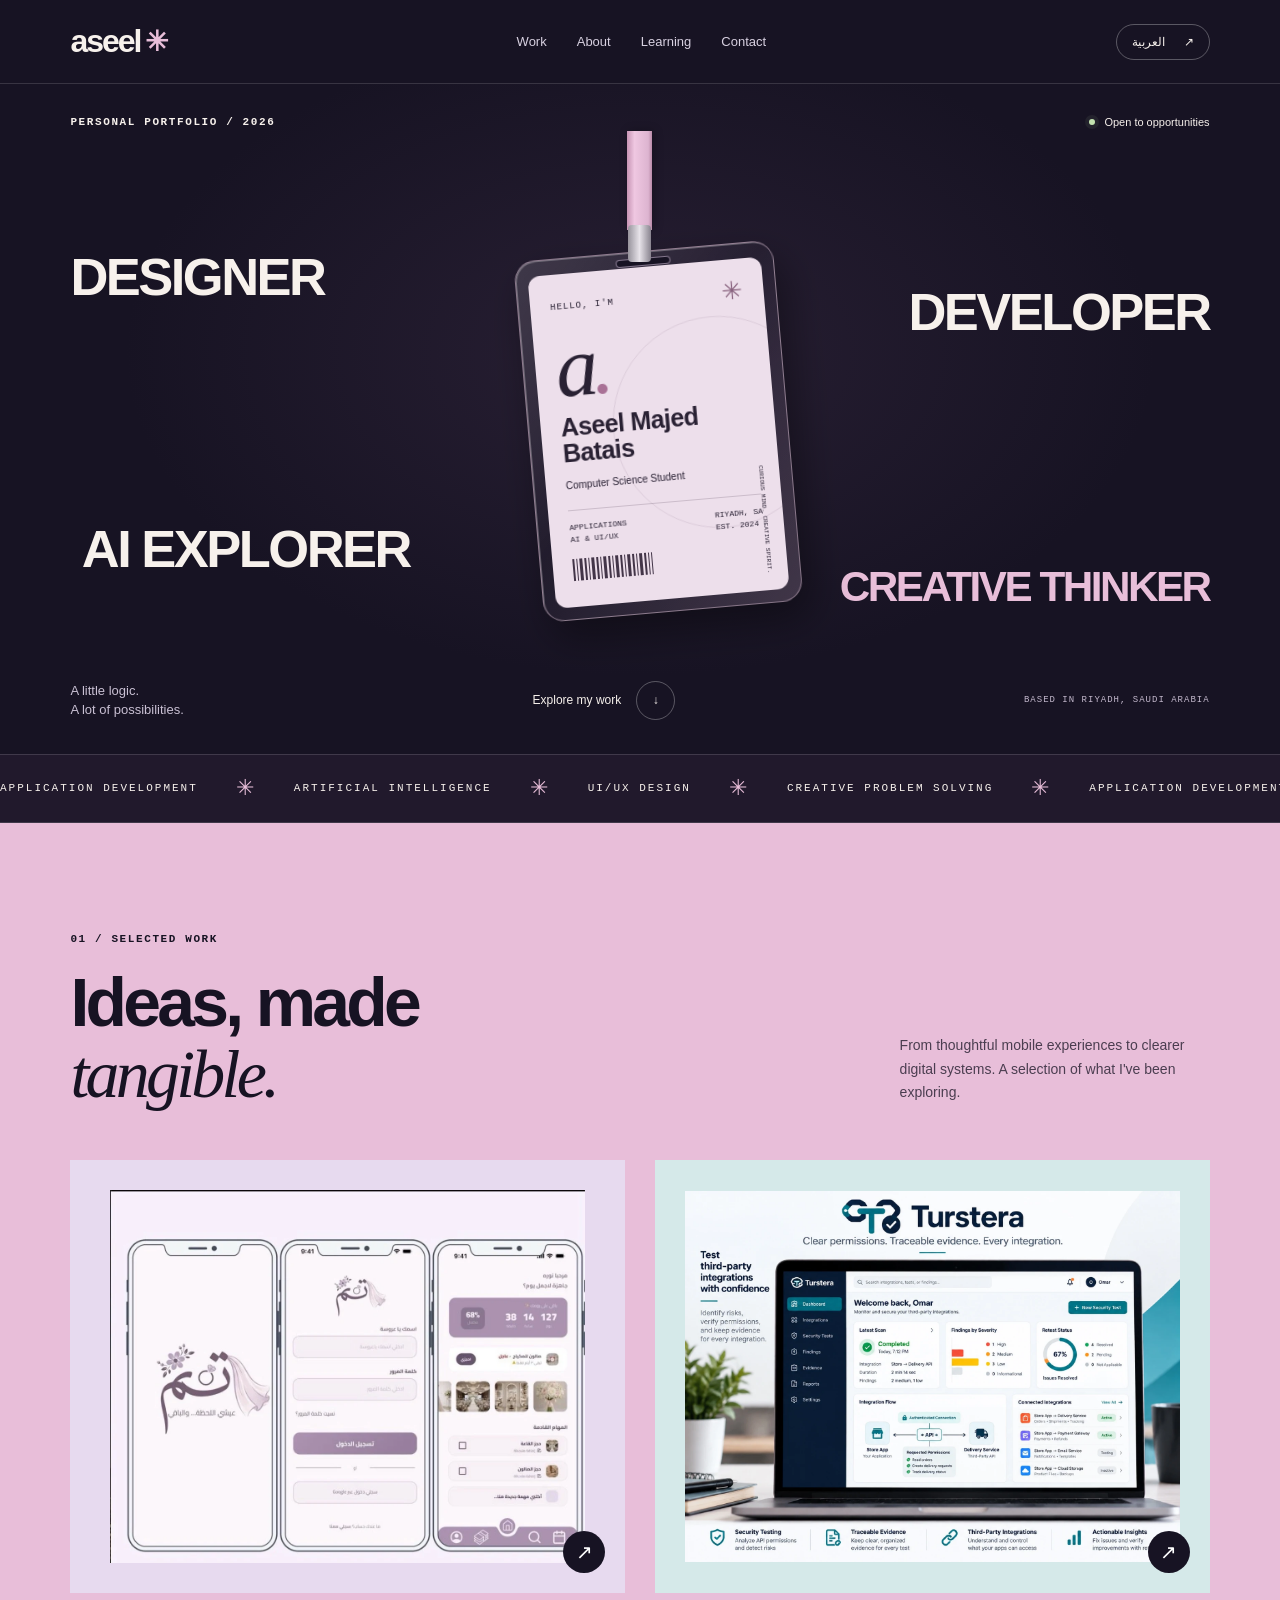
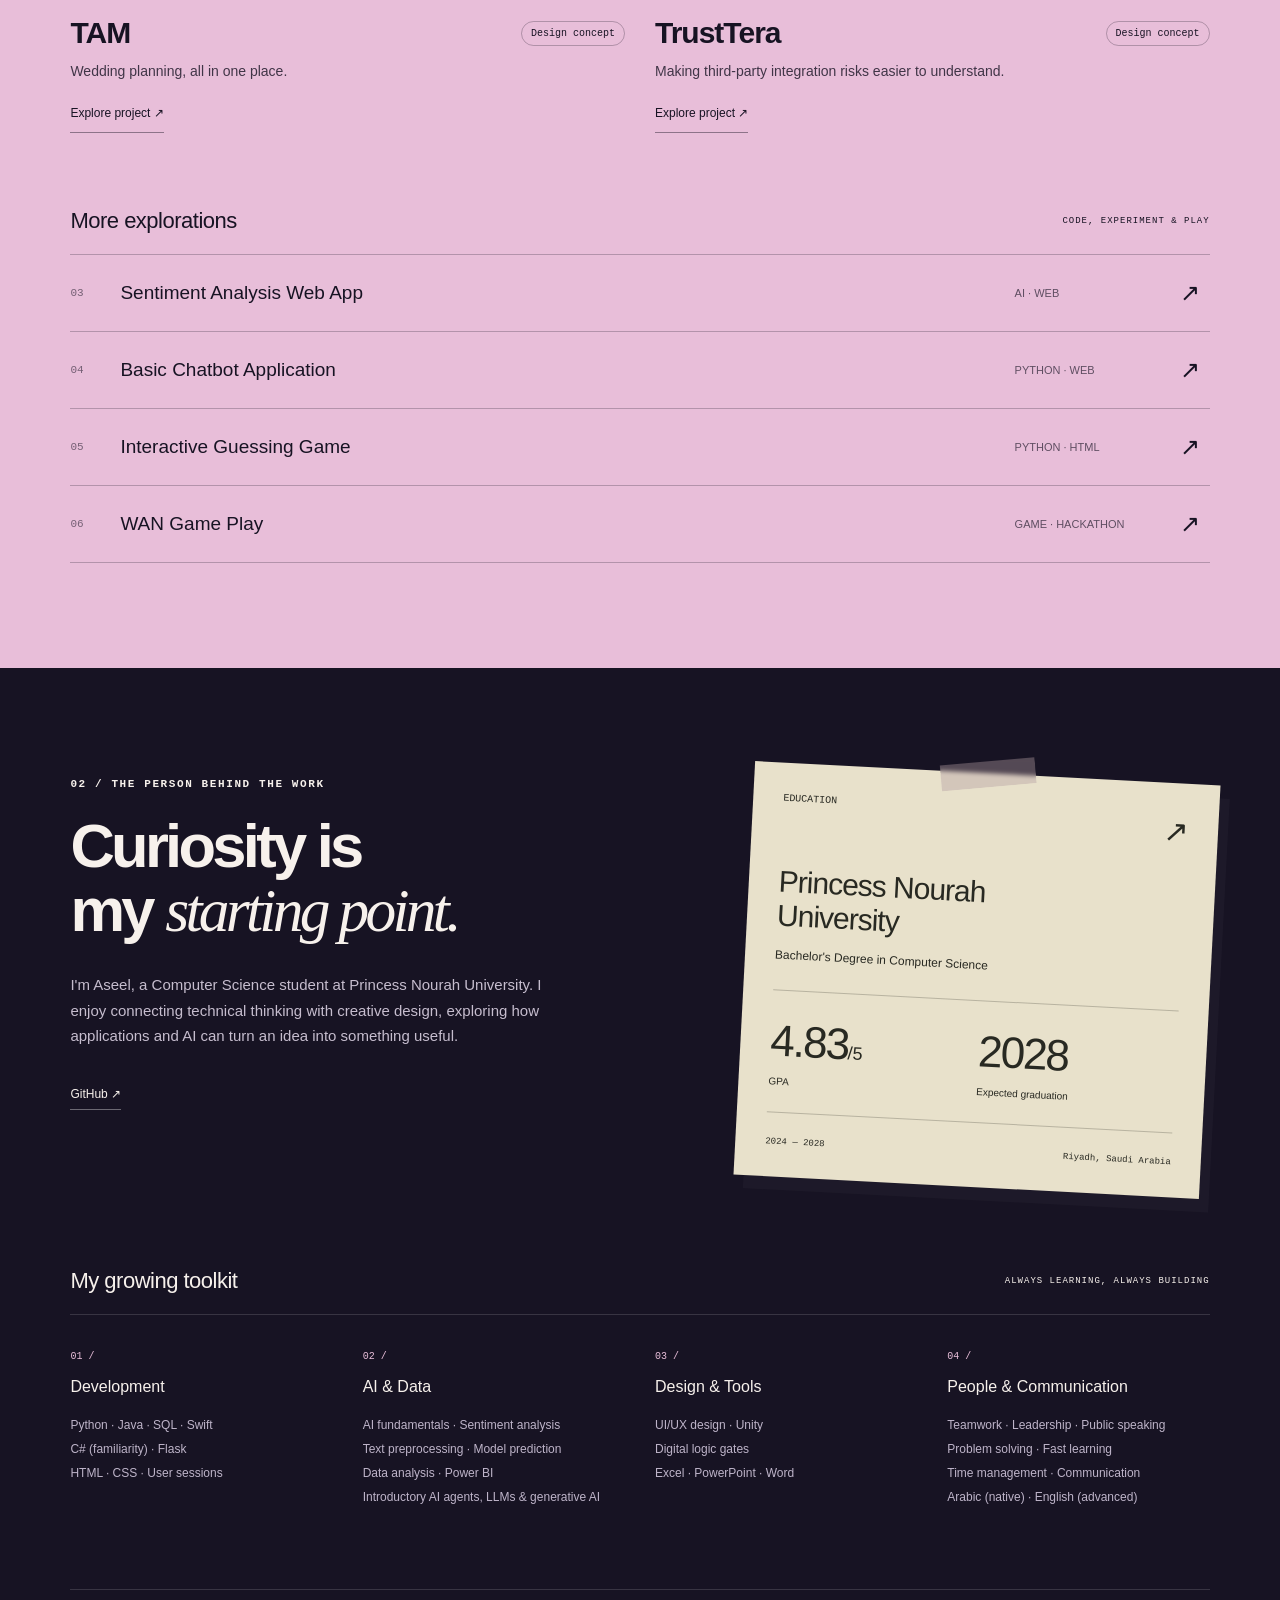
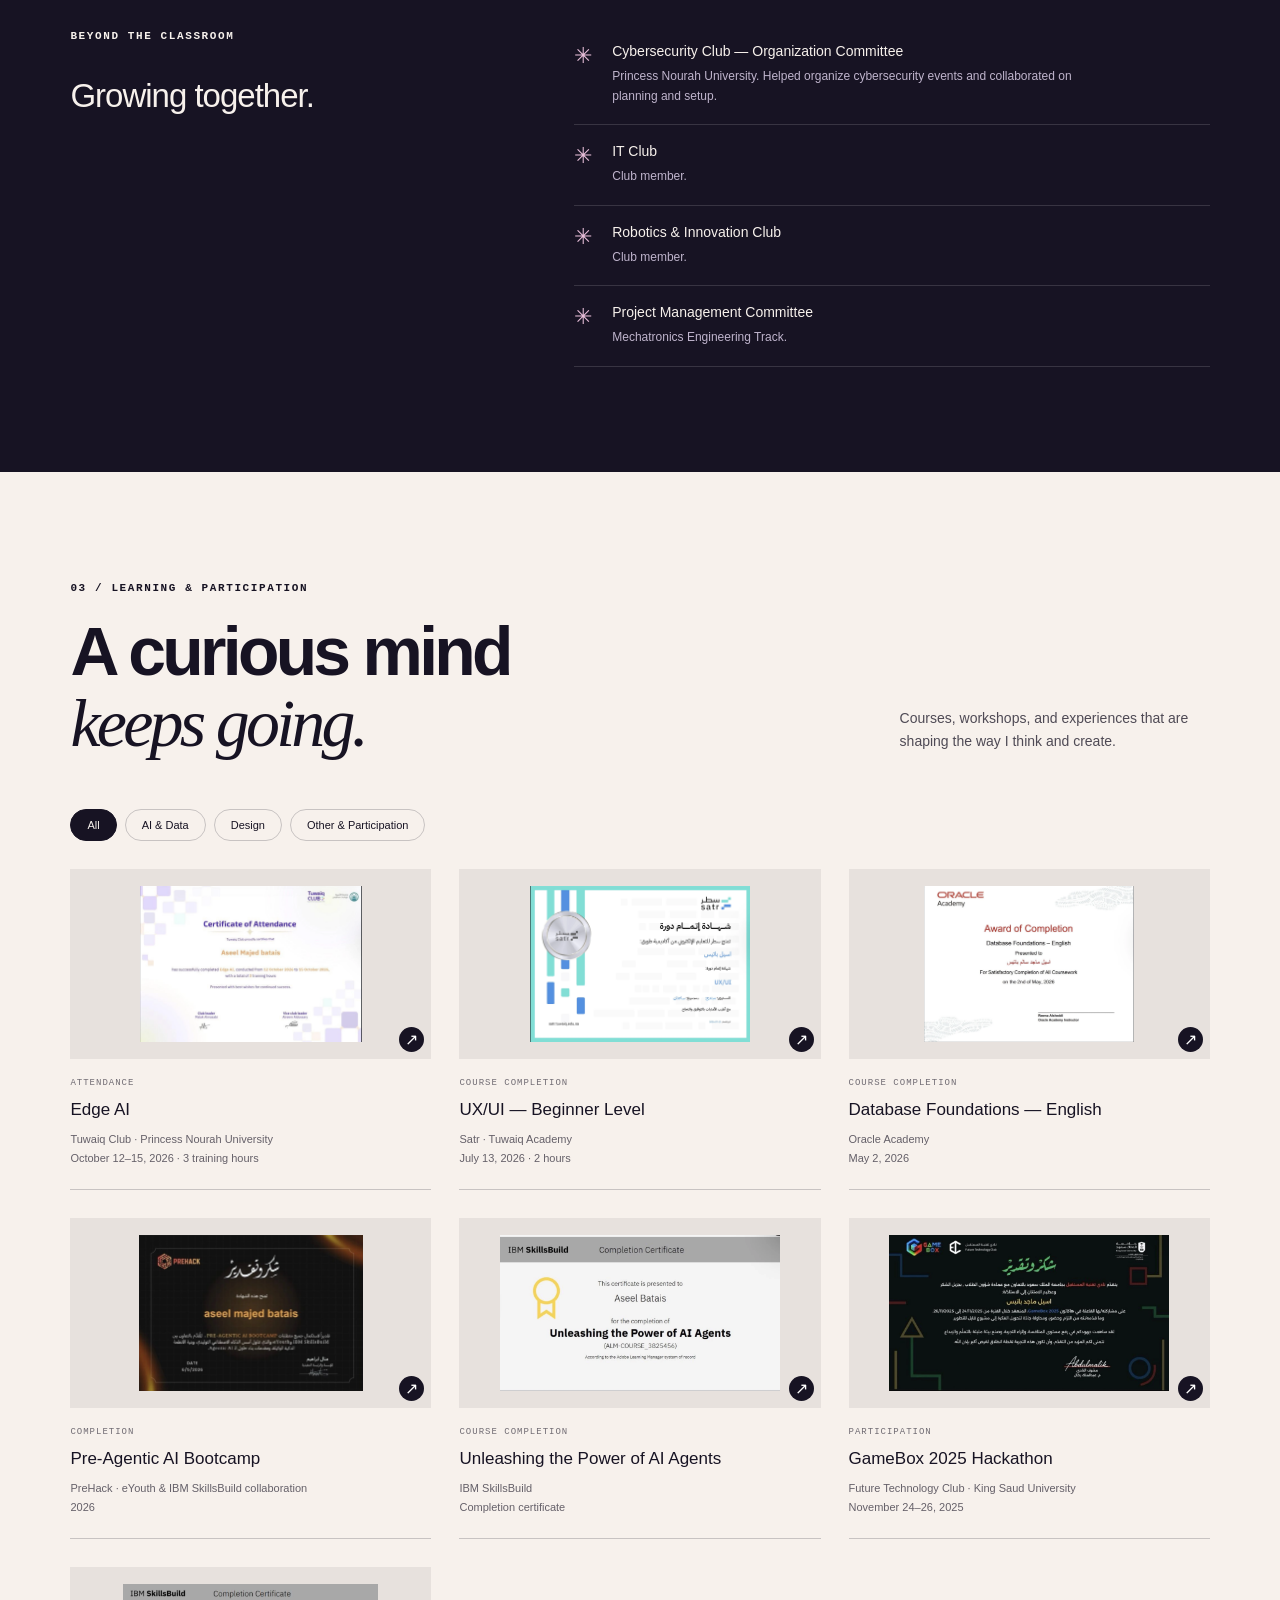
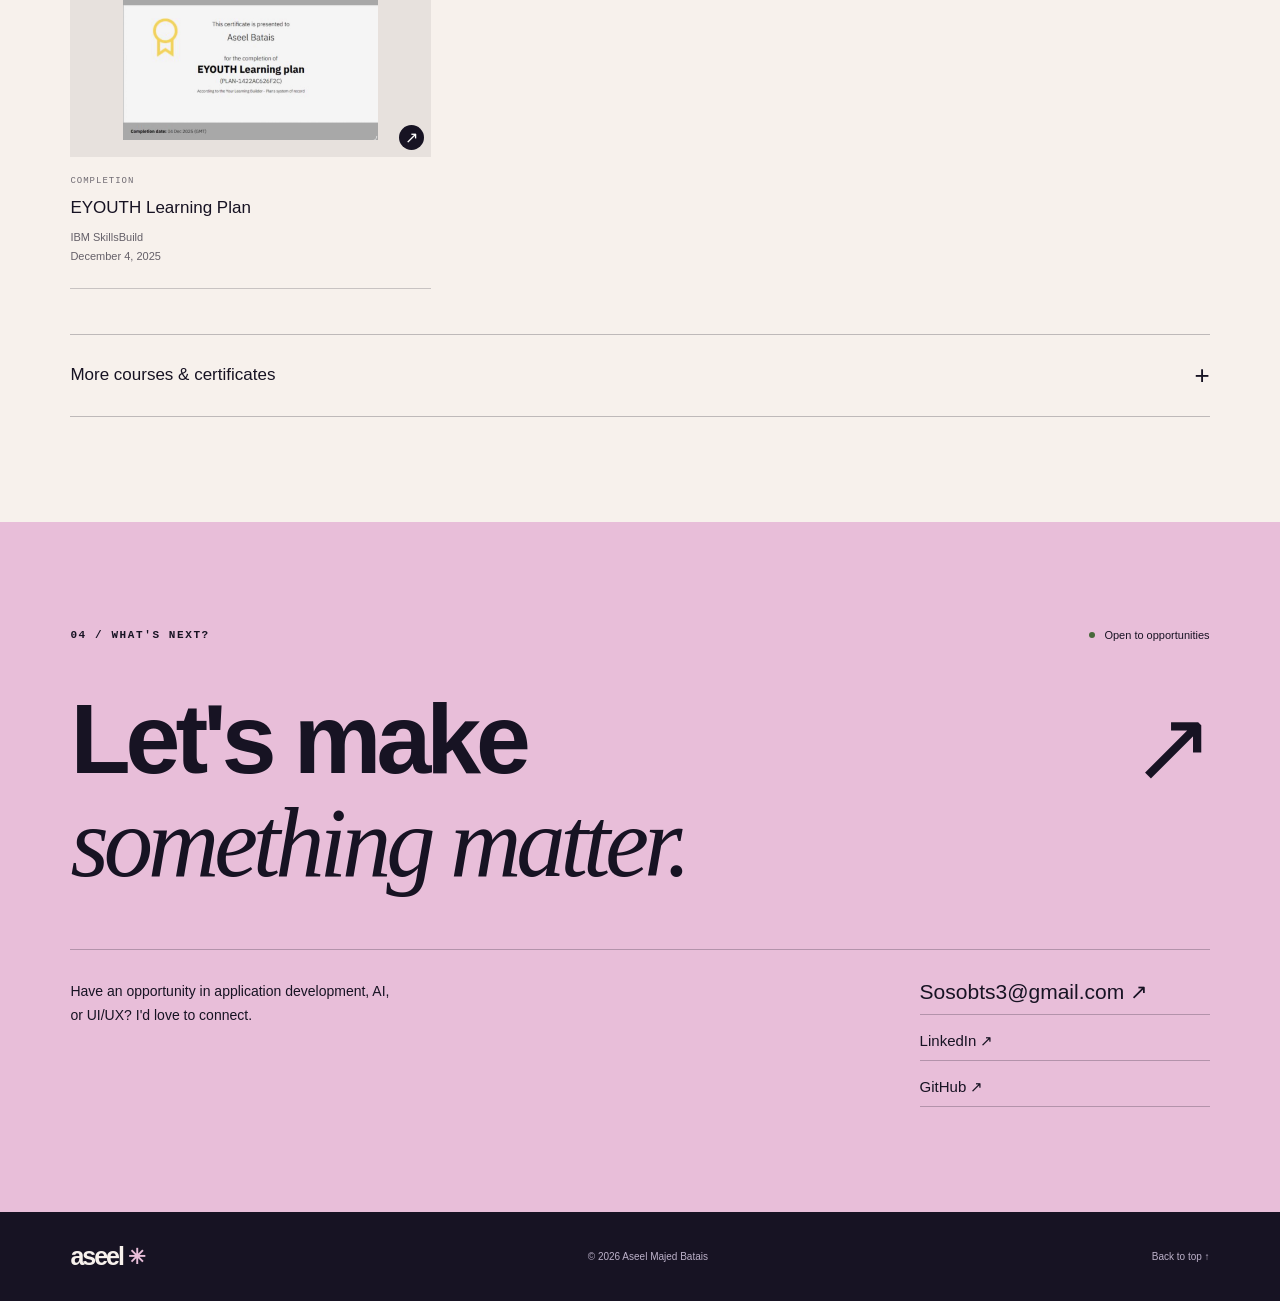
==== index.html @ dc8e67d7 "Publish bilingual portfolio with project and certificate galleries" ====
<!doctype html>
<html lang="en" dir="ltr">
<head>
<meta charset="utf-8"><meta name="viewport" content="width=device-width,initial-scale=1">
<meta name="theme-color" content="#171323"><meta name="description" content="Aseel Majed Batais — Computer Science student exploring application development, AI, and UI/UX. Discover projects, learning, and creative work.">
<title>Aseel Majed Batais — Portfolio</title>
<link rel="icon" href="assets/favicon.svg" type="image/svg+xml"><link rel="stylesheet" href="style.css">
</head>
<body>
<a class="skip" href="#work" data-t="skip">Skip to projects</a>
<header><a href="#home" class="wordmark" aria-label="Aseel home">aseel<span>✳</span></a><nav aria-label="Main navigation"><a href="#work" data-t="navWork">Work</a><a href="#about" data-t="navAbout">About</a><a href="#learning" data-t="navLearning">Learning</a><a href="#contact" data-t="navContact">Contact</a></nav><button id="language" class="language" aria-label="Switch to Arabic">العربية <span>↗</span></button></header>
<main>
<section id="home" class="hero">
<div class="hero-top"><span class="eyebrow" data-t="portfolio">PERSONAL PORTFOLIO / 2026</span><span class="availability"><i></i><span data-t="open">Open to opportunities</span></span></div>
<div class="hero-stage">
<div class="hero-word word-one" data-t="designer">DESIGNER</div><div class="hero-word word-two" data-t="developer">DEVELOPER</div><div class="hero-word word-three" data-t="explorer">AI EXPLORER</div><div class="hero-word word-four" data-t="thinker">CREATIVE THINKER</div>
<div class="badge-system" aria-label="Aseel Majed Batais profile card"><div class="lanyard"></div><div class="clip"></div><div class="badge" id="badge"><div class="badge-hole"></div><div class="badge-inner"><div class="badge-top"><span>HELLO, I'M</span><span class="badge-star">✳</span></div><div class="monogram" aria-hidden="true">a<span>.</span></div><h1>Aseel Majed<br>Batais</h1><p data-t="student">Computer Science Student</p><div class="badge-rule"></div><div class="badge-fields"><span>APPLICATIONS<br>AI & UI/UX</span><span>RIYADH, SA<br>EST. 2024</span></div><div class="barcode" aria-hidden="true"></div><span class="badge-small">CURIOUS MIND. CREATIVE SPIRIT.</span></div></div></div>
</div>
<div class="hero-bottom"><p data-t="heroIntro">A little logic.<br>A lot of possibilities.</p><a class="scroll-link" href="#work"><span data-t="explore">Explore my work</span><span class="circle-arrow">↓</span></a><span class="location" data-t="based">BASED IN RIYADH, SAUDI ARABIA</span></div>
</section>
<div class="ticker" aria-hidden="true"><div>APPLICATION DEVELOPMENT <span>✳</span> ARTIFICIAL INTELLIGENCE <span>✳</span> UI/UX DESIGN <span>✳</span> CREATIVE PROBLEM SOLVING <span>✳</span> APPLICATION DEVELOPMENT <span>✳</span> ARTIFICIAL INTELLIGENCE <span>✳</span> UI/UX DESIGN <span>✳</span></div></div>
<section class="work section" id="work"><div class="section-heading"><div><span class="eyebrow" data-t="workEyebrow">01 / SELECTED WORK</span><h2 data-t="workTitle">Ideas, made<br><em>tangible.</em></h2></div><p data-t="workIntro">From thoughtful mobile experiences to clearer digital systems. A selection of what I've been exploring.</p></div>
<div id="featured" class="featured"></div>
<div class="other-work"><div class="subheading"><h3 data-t="otherTitle">More explorations</h3><span data-t="otherSub">CODE, EXPERIMENT & PLAY</span></div><div id="otherProjects"></div></div>
</section>
<section class="about section" id="about"><div class="about-intro"><span class="eyebrow" data-t="aboutEyebrow">02 / THE PERSON BEHIND THE WORK</span><h2 data-t="aboutTitle">Curiosity is<br>my <em>starting point.</em></h2><p class="about-copy" data-t="aboutCopy">I'm Aseel, a Computer Science student at Princess Nourah University. I enjoy connecting technical thinking with creative design, exploring how applications and AI can turn an idea into something useful.</p><div class="about-actions"><a class="text-link" href="https://github.com/3alxx" target="_blank" rel="noopener">GitHub ↗</a></div></div><div class="education-note"><div class="note-top"><span data-t="education">EDUCATION</span><span>↗</span></div><h3 data-t="university">Princess Nourah<br>University</h3><p data-t="degree">Bachelor's Degree in Computer Science</p><div class="academic"><div><strong>4.83<span>/5</span></strong><span data-t="gpa">GPA</span></div><div><strong>2028</strong><span data-t="graduation">Expected graduation</span></div></div><div class="note-bottom"><span>2024 — 2028</span><span data-t="riyadh">Riyadh, Saudi Arabia</span></div></div>
<div class="skills"><div class="subheading"><h3 data-t="toolkit">My growing toolkit</h3><span data-t="learningAlways">ALWAYS LEARNING, ALWAYS BUILDING</span></div><div id="skillsGrid" class="skills-grid"></div></div>
<div class="community"><div><span class="eyebrow" data-t="communityLabel">BEYOND THE CLASSROOM</span><h3 data-t="communityTitle">Growing together.</h3></div><div id="activities"></div></div>
</section>
<section class="learning section" id="learning"><div class="section-heading"><div><span class="eyebrow" data-t="learningEyebrow">03 / LEARNING & PARTICIPATION</span><h2 data-t="learningTitle">A curious mind<br><em>keeps going.</em></h2></div><p data-t="learningIntro">Courses, workshops, and experiences that are shaping the way I think and create.</p></div><div class="filter-tabs" role="group" aria-label="Certificate categories"><button class="active" data-filter="all" data-t="all">All</button><button data-filter="ai" data-t="ai">AI & Data</button><button data-filter="design" data-t="design">Design</button><button data-filter="other" data-t="participation">Other & Participation</button></div><div id="certificates" class="cert-grid"></div><details class="additional"><summary><span data-t="additionalTitle">More courses & certificates</span><span>+</span></summary><div id="additionalCourses"></div></details></section>
<section class="contact section" id="contact"><div class="contact-top"><span class="eyebrow" data-t="contactEyebrow">04 / WHAT'S NEXT?</span><span class="availability"><i></i><span data-t="open">Open to opportunities</span></span></div><h2 data-t="contactTitle">Let's make<br><em>something matter.</em><span>↗</span></h2><div class="contact-bottom"><p data-t="contactCopy">Have an opportunity in application development, AI, or UI/UX? I'd love to connect.</p><div class="contact-links"><a href="mailto:Sosobts3@gmail.com">Sosobts3@gmail.com ↗</a><a href="https://www.linkedin.com/in/aseel-batais-29797629b" target="_blank" rel="noopener">LinkedIn ↗</a><a href="https://github.com/3alxx" target="_blank" rel="noopener">GitHub ↗</a></div></div></section>
</main><footer><a class="wordmark" href="#home">aseel<span>✳</span></a><span>© 2026 Aseel Majed Batais</span><a href="#home" data-t="top">Back to top ↑</a></footer>
<dialog id="projectDialog"><div class="dialog-bar"><span id="dialogLabel"></span><button class="close" data-close="projectDialog" aria-label="Close project">×</button></div><div id="projectContent"></div></dialog>
<dialog id="imageDialog"><div class="dialog-bar"><span id="imageTitle"></span><button class="close" data-close="imageDialog" aria-label="Close image">×</button></div><img id="largeImage" alt=""></dialog>
<script src="app.js"></script>
</body></html>
---- style.css ----
:root{--ink:#171323;--ink2:#211a33;--paper:#f7f1ec;--pink:#e8bed9;--pink-light:#f0d6e6;--muted:#b8afc4;--line:#ffffff24;--accent:#f3b9df}*{box-sizing:border-box}html{scroll-behavior:smooth;scroll-padding-top:90px}body{margin:0;background:var(--ink);color:var(--paper);font-family:Arial,Tahoma,sans-serif;-webkit-font-smoothing:antialiased}button,a{-webkit-tap-highlight-color:transparent}button{font:inherit;cursor:pointer}a{color:inherit;text-decoration:none}button:focus-visible,a:focus-visible,summary:focus-visible{outline:3px solid #8576ff;outline-offset:5px}::selection{background:#e8bed9;color:#171323}.skip{position:fixed;top:-100px;z-index:30;padding:15px;background:white;color:black}.skip:focus{top:5px}header{height:84px;position:relative;z-index:5;display:flex;align-items:center;justify-content:space-between;max-width:1600px;margin:auto;padding:0 5.5%;border-bottom:1px solid var(--line)}.wordmark{font-size:32px;font-weight:800;letter-spacing:-2px;display:flex;align-items:center;gap:5px}.wordmark span{font-size:28px;color:var(--pink)}nav{display:flex;gap:30px;font-size:13px;color:#d8d1e1}nav a{position:relative;padding:10px 0}nav a:after{content:'';height:1px;background:var(--pink);position:absolute;bottom:5px;left:0;right:100%;transition:right .2s}nav a:hover:after{right:0}.language{border:1px solid #ffffff4a;color:var(--paper);background:transparent;padding:10px 15px;border-radius:30px;font-size:12px}.language span{margin-inline-start:15px}.hero{max-width:1600px;margin:auto;padding:30px 5.5% 34px;background:radial-gradient(ellipse at 50% 40%,#49365355,transparent 57%)}.hero-top,.hero-bottom{display:flex;align-items:center;justify-content:space-between;gap:20px}.eyebrow{font:11px/1.5 'Courier New',monospace;letter-spacing:1.6px;font-weight:600}.availability{display:inline-flex;align-items:center;gap:9px;font-size:11px}.availability i{height:6px;width:6px;border-radius:50%;background:#c2e1af;box-shadow:0 0 0 4px #bde1ac12}.hero-stage{position:relative;height:550px;display:grid;place-items:center;direction:ltr}.hero-word{position:absolute;font-size:clamp(26px,4.1vw,66px);font-weight:900;letter-spacing:-2.5px;line-height:1;z-index:0}.word-one{top:120px;left:0}.word-two{top:155px;right:0}.word-three{bottom:105px;left:1%}.word-four{bottom:72px;right:0;font-size:clamp(23px,3.3vw,52px);color:var(--pink)}.badge-system{height:550px;width:260px;position:relative;perspective:900px;z-index:1}.lanyard{height:99px;width:25px;background:linear-gradient(90deg,#c794b4,#efc7e1 30%,#ddb4d0 85%,#ba8ba9);position:absolute;left:117px;top:0;box-shadow:2px 0 10px #0004}.clip{position:absolute;left:118px;top:94px;background:linear-gradient(90deg,#97939c,#e7e3e9,#89848f);width:23px;height:37px;border-radius:4px;z-index:3}.badge{position:absolute;top:120px;width:260px;height:362px;border:1px solid #e9ccdf80;border-radius:21px;background:linear-gradient(130deg,#ffffff21,#ffffff05 45%,#d7b8cf33);padding:15px 12px 12px;box-shadow:8px 18px 40px #0006,inset 1px 1px #fff4;transform:rotate(-5deg);transform-origin:50% -30px;animation:sway 7s ease-in-out infinite;will-change:transform}.badge-hole{position:absolute;left:101px;top:6px;width:55px;height:8px;border:1px solid #cbb7d399;border-radius:9px;background:#171323}.badge-inner{height:100%;border-radius:12px;background:#eddfeb;color:#292133;padding:17px 20px;position:relative;overflow:hidden}.badge-inner:after{content:'';position:absolute;right:-50px;top:55px;border:1px solid #8b72882b;border-radius:50%;width:210px;height:210px;pointer-events:none}.badge-top{display:flex;justify-content:space-between;align-items:center;font:9px 'Courier New',monospace;letter-spacing:1px}.badge-star{font-size:25px;color:#89637f}.monogram{font-family:Georgia,serif;font-size:85px;line-height:90px;font-style:italic;letter-spacing:-6px}.monogram span{color:#a97196}.badge h1{font-size:25px;letter-spacing:-.6px;line-height:1.03;margin:3px 0 10px}.badge p{font-size:10px;margin:0 0 16px}.badge-rule{height:1px;background:#39283e30;margin-bottom:11px}.badge-fields{display:flex;justify-content:space-between;font:8px/1.5 'Courier New',monospace}.barcode{height:22px;width:80px;background:repeating-linear-gradient(90deg,#433548 0 2px,transparent 2px 4px,#433548 4px 5px,transparent 5px 7px,#433548 7px 10px,transparent 10px 12px);margin-top:13px}.badge-small{position:absolute;bottom:17px;right:15px;font:6px 'Courier New',monospace;writing-mode:vertical-rl}.hero-bottom p{font-size:13px;line-height:1.5;margin:0;color:#c9c0d3}.scroll-link{display:flex;align-items:center;gap:15px;font-size:12px}.circle-arrow{display:grid;place-items:center;width:39px;height:39px;border:1px solid #ffffff4a;border-radius:50%;transition:background .2s}.scroll-link:hover .circle-arrow{background:var(--pink);color:var(--ink)}.location{font:9px 'Courier New',monospace;letter-spacing:1px;color:#c3b8cc}.ticker{overflow:hidden;border-top:1px solid var(--line);border-bottom:1px solid var(--line);padding:20px 0;background:#21192c;font:11px 'Courier New',monospace;letter-spacing:2px}.ticker div{width:max-content;animation:marquee 42s linear infinite;display:flex;gap:38px;align-items:center}.ticker span{color:var(--pink);font-size:22px}.section{padding:105px max(5.5%,calc((100vw - 1424px)/2));scroll-margin-top:0}.work{background:var(--pink);color:var(--ink)}.section-heading{display:flex;align-items:flex-end;justify-content:space-between;gap:45px;margin-bottom:50px}h2{font-size:clamp(42px,5.3vw,78px);line-height:1.04;letter-spacing:-3.7px;font-weight:750;margin:21px 0 0}h2 em{font-family:Georgia,'Times New Roman',serif;font-weight:400}p{line-height:1.7}.section-heading>p{max-width:310px;font-size:14px;margin:0 0 5px;opacity:.75}.featured{display:grid;grid-template-columns:1fr 1fr;gap:30px}.project-cover{border:0;width:100%;padding:30px;background:#e7daef;aspect-ratio:1.28;display:flex;justify-content:center;align-items:center;overflow:hidden;position:relative}.project-cover img{width:100%;height:100%;object-fit:contain;transition:transform .5s}.project-card:nth-child(2) .project-cover{background:#d5e9e9}.project-cover:hover img{transform:scale(1.035)}.cover-arrow{position:absolute;bottom:20px;right:20px;background:var(--ink);color:white;border-radius:50%;width:42px;height:42px;display:grid;place-items:center;font-size:20px}.project-meta{display:flex;justify-content:space-between;align-items:center;gap:10px;margin:23px 0 10px}.project-meta h3{font-size:30px;letter-spacing:-1px;margin:0}.project-meta span{font:10px 'Courier New',monospace;border:1px solid #17132344;padding:6px 9px;border-radius:30px}.project-card p{font-size:14px;max-width:450px;margin:0;opacity:.8}.project-open{padding:12px 0;margin:10px 0 0;border:0;border-bottom:1px solid #17132370;background:transparent;color:var(--ink);font-size:12px}.other-work{margin-top:75px}.subheading{display:flex;justify-content:space-between;align-items:center;gap:20px;border-bottom:1px solid #17132340;padding-bottom:20px}.subheading h3{font-size:22px;font-weight:500;margin:0;letter-spacing:-.5px}.subheading>span{font:9px 'Courier New',monospace;letter-spacing:1px}.project-row{width:100%;border:0;border-bottom:1px solid #17132340;background:none;text-align:start;color:var(--ink);display:grid;grid-template-columns:35px 1fr 150px 30px;gap:15px;align-items:center;padding:24px 0}.project-row .index{font:11px 'Courier New',monospace;opacity:.55}.project-row strong{font-size:19px;font-weight:500}.project-row .category{font-size:11px;opacity:.65}.project-row .row-arrow{font-size:24px;transition:transform .2s}.project-row:hover .row-arrow{transform:translate(3px,-3px)}.about{display:grid;grid-template-columns:1.2fr 1fr;column-gap:10%;row-gap:80px;background:#171323}.about h2{font-size:clamp(40px,4.8vw,67px)}.about-copy{max-width:500px;font-size:15px;color:#c6bdce;margin:30px 0}.about-actions{display:flex;gap:26px;align-items:center}.button{display:inline-block;padding:15px 22px;border-radius:30px;font-size:12px;font-weight:600}.pink{background:var(--pink);color:var(--ink)}.text-link{font-size:12px;border-bottom:1px solid #ffffff5c;padding:8px 0}.education-note{background:#e8e1cb;color:#282922;padding:30px;transform:rotate(3deg);align-self:center;position:relative;box-shadow:10px 13px 0 #ffffff07}.education-note:before{content:'';position:absolute;top:-12px;left:40%;height:26px;width:95px;transform:rotate(-8deg);background:#b39da164;backdrop-filter:blur(2px)}.note-top{display:flex;justify-content:space-between;font:10px 'Courier New',monospace}.note-top span:last-child{font-size:30px}.education-note h3{font-size:30px;letter-spacing:-1px;font-weight:500;margin:35px 0 12px}.education-note p{font-size:12px;margin:0 0 25px}.academic{display:grid;grid-template-columns:1fr 1fr;gap:10px;padding:25px 0;border-block:1px solid #28292240}.academic>div{display:flex;flex-direction:column;gap:10px}.academic strong{font-size:44px;font-weight:500;letter-spacing:-2px}.academic strong span{font-size:18px;letter-spacing:0}.academic>div>span{font-size:10px}.note-bottom{display:flex;justify-content:space-between;gap:10px;font:9px 'Courier New',monospace;margin-top:24px}.skills,.community{grid-column:1/-1}.about .subheading{border-color:var(--line)}.skills-grid{display:grid;grid-template-columns:repeat(4,1fr);gap:30px;margin-top:30px}.skill-group>span{font:10px 'Courier New',monospace;color:var(--pink)}.skill-group h4{font-size:16px;font-weight:500;margin:15px 0 17px}.skill-group p{font-size:12px;line-height:2;color:#beb4c9;margin:0}.community{display:grid;grid-template-columns:1fr 1.4fr;gap:50px;border-top:1px solid var(--line);padding-top:35px}.community h3{font-size:33px;font-weight:500;letter-spacing:-1px}.activity{display:flex;gap:20px;padding:18px 0;border-bottom:1px solid var(--line)}.activity>span{color:var(--pink);font-size:22px}.activity h4{font-size:14px;font-weight:500;margin:0 0 7px}.activity p{font-size:12px;color:#bfb4cc;max-width:490px;margin:0}.learning{background:var(--paper);color:var(--ink)}.filter-tabs{display:flex;flex-wrap:wrap;gap:8px;margin-bottom:28px}.filter-tabs button{padding:9px 16px;background:transparent;border:1px solid #17132335;border-radius:30px;font-size:11px;color:var(--ink)}.filter-tabs button.active{background:var(--ink);color:var(--paper);border-color:var(--ink)}.cert-grid{display:grid;grid-template-columns:repeat(3,1fr);gap:28px}.cert-card{border-bottom:1px solid #17132335;padding-bottom:22px}.cert-image{width:100%;height:190px;display:block;background:#e7e1dd;padding:17px;border:0;position:relative}.cert-image img{width:100%;height:100%;object-fit:contain;transition:transform .3s}.cert-image:hover img{transform:scale(1.03)}.cert-image>span{position:absolute;right:7px;bottom:7px;background:#171323;color:white;width:25px;height:25px;border-radius:50%;display:grid;place-items:center}.cert-type{display:block;font:9px 'Courier New',monospace;letter-spacing:1px;opacity:.6;margin-top:19px}.cert-card h3{font-size:17px;font-weight:500;line-height:1.4;margin:10px 0 8px}.cert-card p{font-size:11px;opacity:.65;margin:0}.additional{border-block:1px solid #17132340;margin-top:45px}.additional summary{list-style:none;cursor:pointer;display:flex;justify-content:space-between;align-items:center;padding:25px 0;font-size:17px}.additional summary::-webkit-details-marker{display:none}.additional summary>span:last-child{font-size:26px}.additional[open] summary>span:last-child{transform:rotate(45deg)}#additionalCourses{display:grid;grid-template-columns:1fr 1fr;gap:0 40px;padding-bottom:20px}.course{padding:15px 0;border-top:1px solid #17132320}.course strong{font-size:13px;font-weight:500;display:block}.course span{display:block;font-size:11px;margin-top:7px;opacity:.6}.contact{background:var(--pink);color:var(--ink)}.contact-top{display:flex;justify-content:space-between;align-items:center;gap:20px}.contact .availability i{background:#48683b;box-shadow:none}.contact h2{font-size:clamp(45px,7.7vw,112px);margin:45px 0 55px;position:relative;letter-spacing:-5px;max-width:1150px}.contact h2>span{position:absolute;right:0;top:0;font:100px Arial}.contact-bottom{display:flex;justify-content:space-between;gap:40px;align-items:flex-start;border-top:1px solid #17132340;padding-top:30px}.contact-bottom p{max-width:320px;font-size:14px;margin:0}.contact-links{display:flex;flex-direction:column;gap:17px;min-width:290px}.contact-links a{border-bottom:1px solid #17132340;padding-bottom:10px;font-size:15px}.contact-links a:first-child{font-size:21px}footer{display:flex;align-items:center;justify-content:space-between;gap:20px;padding:30px 5.5%;font-size:10px;color:#bcb1c9}footer .wordmark{color:var(--paper);font-size:25px}footer .wordmark span{font-size:21px}dialog{background:var(--paper);color:var(--ink);border:0;padding:0;width:min(1060px,94vw);max-height:91dvh;border-radius:12px;box-shadow:0 20px 90px #0008}dialog::backdrop{background:#0c0815d9;backdrop-filter:blur(6px)}.dialog-bar{display:flex;align-items:center;justify-content:space-between;padding:14px 24px;position:sticky;top:0;background:var(--paper);border-bottom:1px solid #17132325;z-index:2;font:11px 'Courier New',monospace}.close{background:var(--ink);color:var(--paper);border:0;border-radius:50%;font:25px Arial;width:36px;height:36px}.project-detail{padding:30px 40px 40px}.detail-heading{display:flex;justify-content:space-between;gap:20px;align-items:start}.project-detail h2{font-size:48px;margin:10px 0 15px;letter-spacing:-2px}.detail-tag{border:1px solid #17132355;padding:6px 10px;font:10px 'Courier New',monospace;border-radius:30px;white-space:nowrap;margin-top:15px}.detail-intro{font-size:16px;max-width:760px}.detail-facts{display:grid;grid-template-columns:repeat(3,1fr);gap:25px;margin:30px 0;padding:22px 0;border-block:1px solid #17132330}.detail-facts h4{font:10px 'Courier New',monospace;text-transform:uppercase;opacity:.6;margin:0 0 10px}.detail-facts p{font-size:13px;margin:0}.detail-body h3{font-size:23px;font-weight:500}.detail-body p{font-size:14px;max-width:750px}.detail-gallery{display:grid;grid-template-columns:1fr 1fr;gap:18px;margin:30px 0}.detail-gallery button{border:0;padding:10px;background:#e7dfeb}.detail-gallery button:first-child{grid-column:1/-1}.detail-gallery img{max-width:100%;width:100%;max-height:570px;object-fit:contain;display:block}.detail-gallery span{display:block;font-size:10px;margin:12px 0 3px;opacity:.6}.detail-source{font-size:12px;border-bottom:1px solid #17132360;padding-bottom:7px;display:inline-block}#imageDialog{width:min(1250px,96vw);background:#e8e2dd}#imageDialog img{display:block;max-width:100%;max-height:80dvh;object-fit:contain;margin:auto;padding:15px}body:has(dialog[open]){overflow:hidden}[dir=rtl] h2{letter-spacing:-1.5px;line-height:1.25}[dir=rtl] h2 em{font-family:Tahoma,Arial,sans-serif;font-style:normal;font-weight:400}[dir=rtl] .hero-word{font-size:clamp(24px,3.7vw,56px);letter-spacing:-1px}[dir=rtl] .hero-stage .hero-word{direction:rtl}[dir=rtl] .word-four{font-size:clamp(22px,3.3vw,46px)}[dir=rtl] .badge{direction:ltr}[dir=rtl] .contact h2>span{right:auto;left:0}[dir=rtl] .contact-links{direction:ltr}[dir=rtl] .eyebrow{font-family:Tahoma,Arial,sans-serif;letter-spacing:0;font-size:11px}[dir=rtl] .project-meta h3{letter-spacing:0}[dir=rtl] .project-meta span,[dir=rtl] .detail-tag{font-family:Tahoma,Arial,sans-serif}[hidden]{display:none!important}@keyframes sway{0%,100%{transform:rotate(-5deg)}50%{transform:rotate(4deg)}}@keyframes marquee{to{transform:translateX(-42%)}}@media(min-width:1600px){.hero-stage{height:610px}.badge-system{margin-top:0}}@media(max-width:1000px){.hero-word{font-size:36px;letter-spacing:-1.5px}.word-four{font-size:28px}.badge-system{transform:scale(.9)}.word-one{top:105px}.word-two{top:155px}.word-three{bottom:120px}.word-four{bottom:70px}.hero-stage{height:510px}.section{padding-top:80px;padding-bottom:80px}.about{column-gap:7%}.skills-grid{grid-template-columns:1fr 1fr}.cert-grid{gap:23px}.cert-image{height:160px}.contact h2>span{font-size:70px}.contact h2{letter-spacing:-3px}.project-cover{padding:20px}}@media(max-width:700px){header{height:73px;padding-inline:6%;flex-wrap:wrap}.wordmark{font-size:28px}nav{gap:16px;font-size:11px}nav a:last-child{display:none}.language{font-size:11px;padding:8px 10px}.language span{display:none}.hero{padding-inline:6%;padding-top:22px}.hero-top{align-items:start}.hero-top .eyebrow{font-size:8px;letter-spacing:1px}.availability{font-size:9px;gap:7px}.hero-stage{height:575px}.badge-system{transform:scale(.86);transform-origin:center top;position:absolute;top:30px}.hero-word{font-size:30px;letter-spacing:-1.3px}.word-one{top:7px;left:0}.word-two{top:55px;right:0}.word-three{bottom:88px;left:0;font-size:24px}.word-four{bottom:38px;right:0;font-size:24px}.hero-bottom{padding-top:3px}.hero-bottom p{font-size:11px}.location{display:none}.scroll-link{font-size:11px;gap:12px}.circle-arrow{width:32px;height:32px}.ticker{padding:16px 0}.section{padding:65px 6%}.section-heading{display:block;margin-bottom:32px}h2{font-size:49px;letter-spacing:-2.5px}.section-heading>p{margin-top:23px;font-size:13px;max-width:350px}.eyebrow{font-size:9px}.featured{grid-template-columns:1fr;gap:35px}.project-cover{aspect-ratio:1.3;padding:23px}.project-meta{margin-top:19px}.project-meta h3{font-size:28px}.project-meta span{font-size:9px}.project-card p{font-size:13px}.other-work{margin-top:48px}.subheading h3{font-size:20px}.subheading>span{font-size:7px;max-width:120px;text-align:end}.project-row{grid-template-columns:22px 1fr 22px;gap:9px;padding:21px 0}.project-row strong{font-size:15px;line-height:1.5}.project-row .category{display:none}.about{display:flex;flex-direction:column;gap:45px}.about h2{font-size:45px}.about-copy{font-size:14px}.education-note{width:94%;padding:25px;margin:15px 0}.education-note h3{font-size:30px}.skills{margin-top:15px}.skills-grid{gap:25px 17px}.skill-group h4{font-size:14px}.skill-group p{font-size:11px}.community{display:block}.community h3{font-size:28px;margin:15px 0}.activity h4{font-size:13px}.activity p{font-size:11px}.cert-grid{grid-template-columns:1fr 1fr;gap:22px 15px}.cert-image{height:135px;padding:9px}.cert-card h3{font-size:14px}.cert-card p{font-size:10px}.cert-type{font-size:8px;line-height:1.5}.filter-tabs{gap:6px}.filter-tabs button{font-size:10px;padding:8px 11px}#additionalCourses{grid-template-columns:1fr}.additional summary{font-size:15px}.contact-top .eyebrow{font-size:8px}.contact h2{font-size:47px;letter-spacing:-2.5px;margin:35px 0}.contact h2>span{font-size:45px;top:-5px}.contact-bottom{display:block}.contact-bottom p{font-size:13px;margin-bottom:26px}.contact-links{min-width:0}.contact-links a:first-child{font-size:20px}footer{padding:25px 6%;flex-wrap:wrap;gap:24px}footer .wordmark{font-size:25px}footer>span{font-size:8px}footer>a:last-child{font-size:9px}.project-detail{padding:23px}.project-detail h2{font-size:34px}.detail-heading{display:block}.detail-tag{display:inline-block;margin:0 0 7px}.detail-intro{font-size:14px}.detail-facts{grid-template-columns:1fr;gap:18px}.detail-gallery{grid-template-columns:1fr}.detail-gallery button:first-child{grid-column:auto}.dialog-bar{padding:12px 18px}[dir=rtl] .hero-word{font-size:28px}[dir=rtl] .hero-stage .word-four{font-size:25px}[dir=rtl] .hero-top .eyebrow{font-size:9px}[dir=rtl] .contact h2{font-size:43px}[dir=rtl] .contact h2>span{top:-12px}}
@media(prefers-reduced-motion:reduce){html{scroll-behavior:auto}*,*:before,*:after{animation:none!important;transition:none!important}.badge{transform:rotate(-3deg)}}
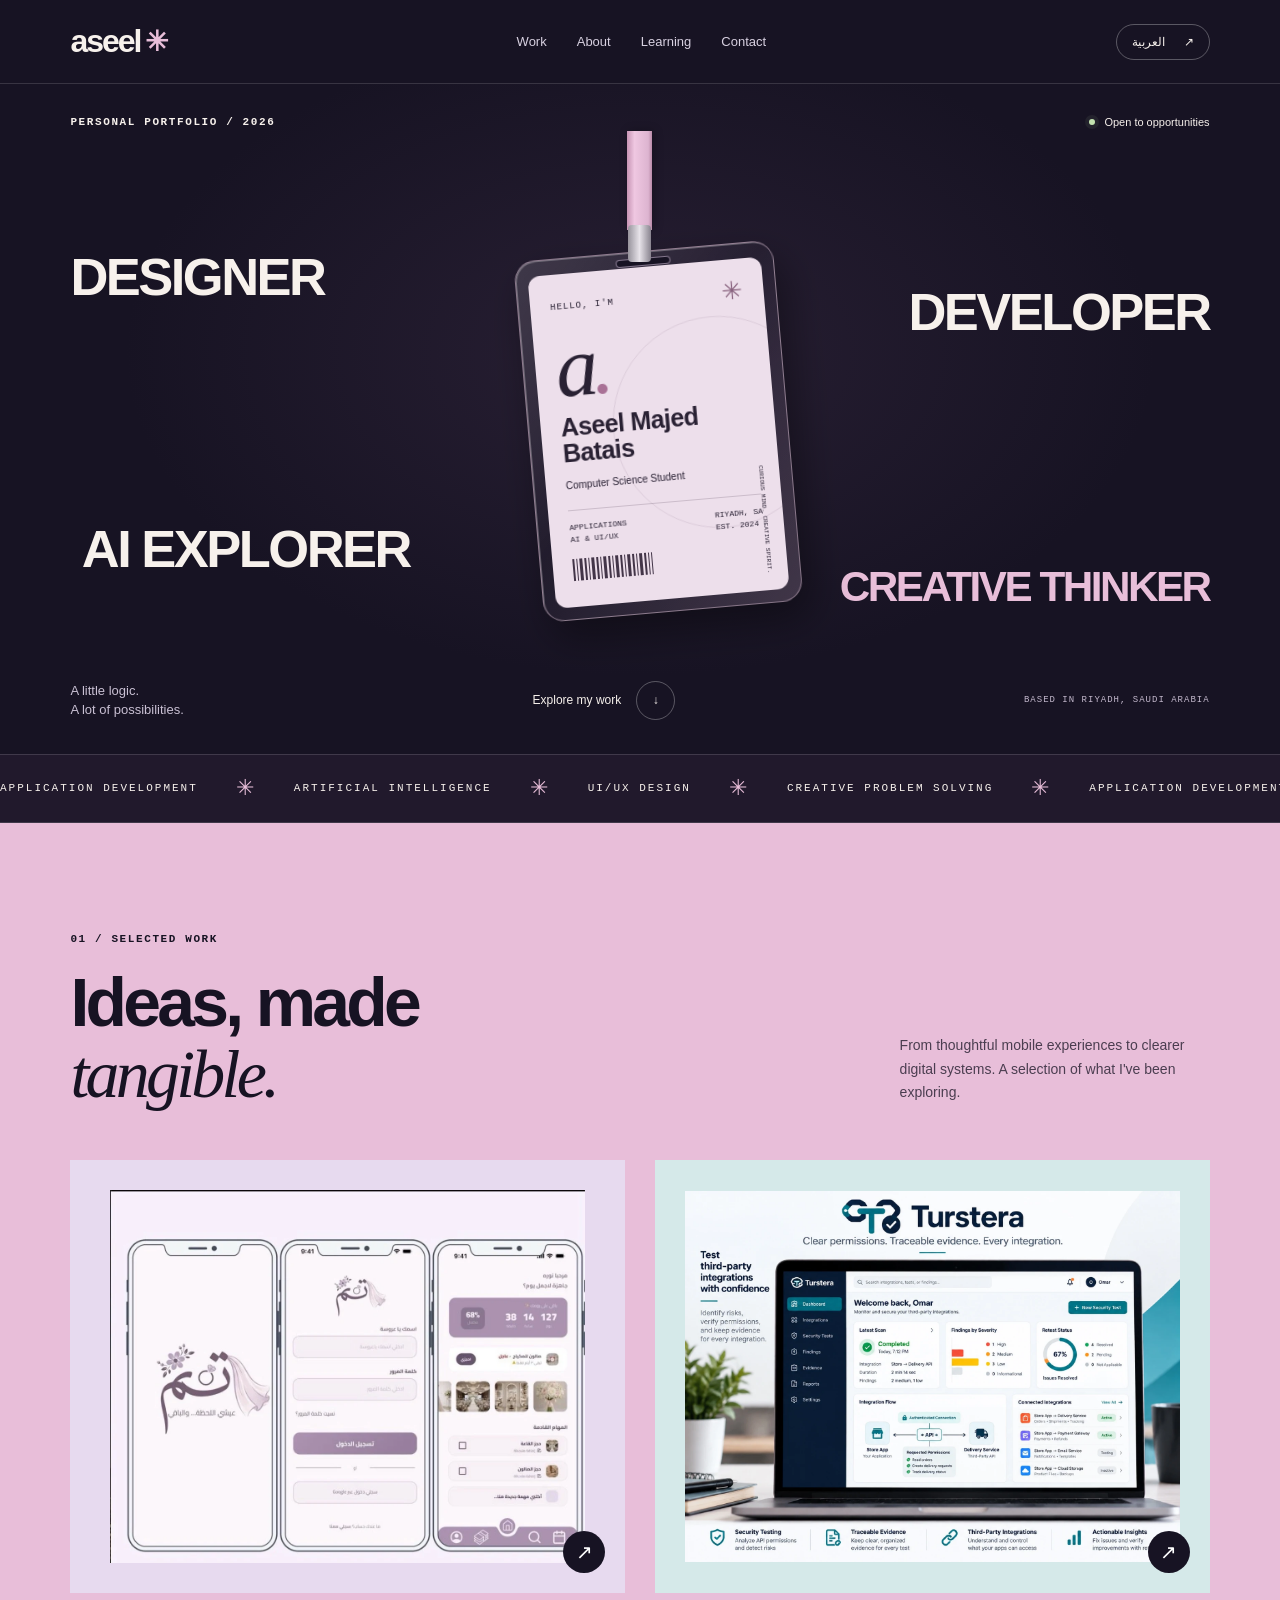
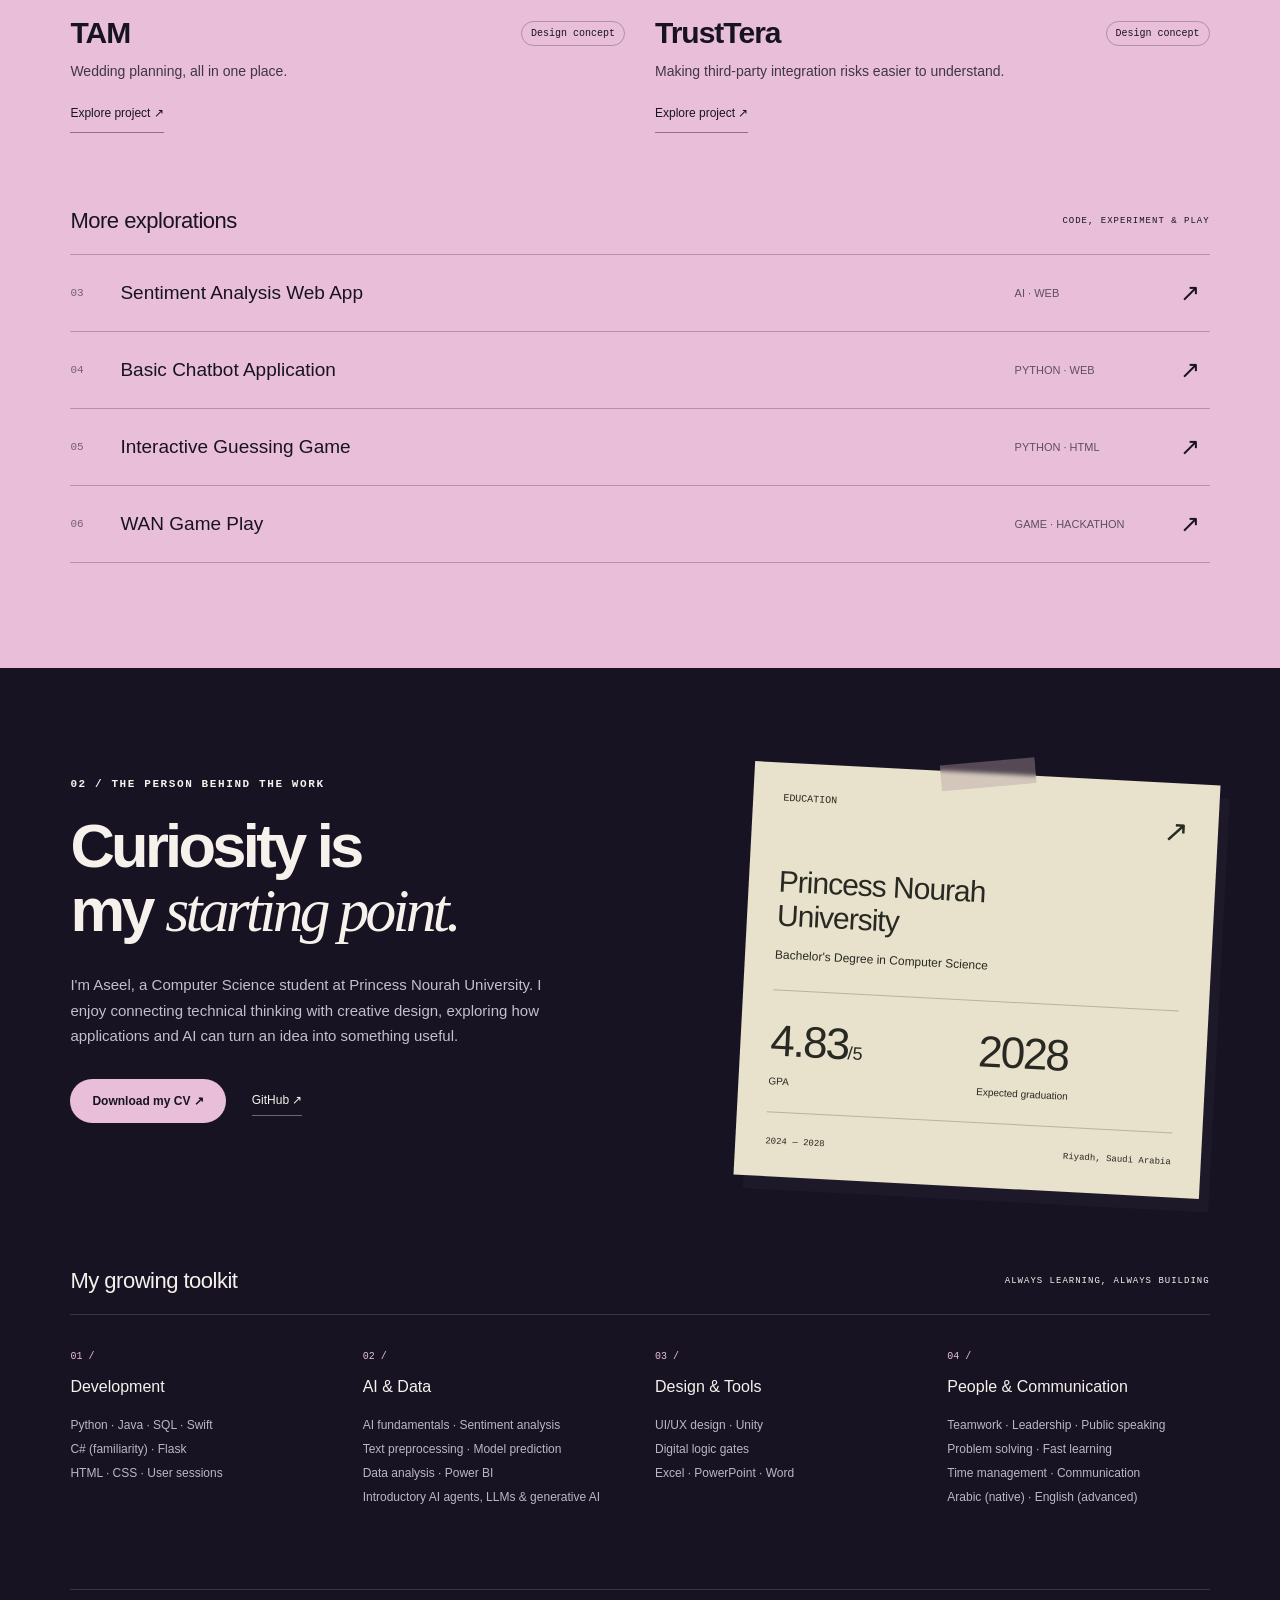
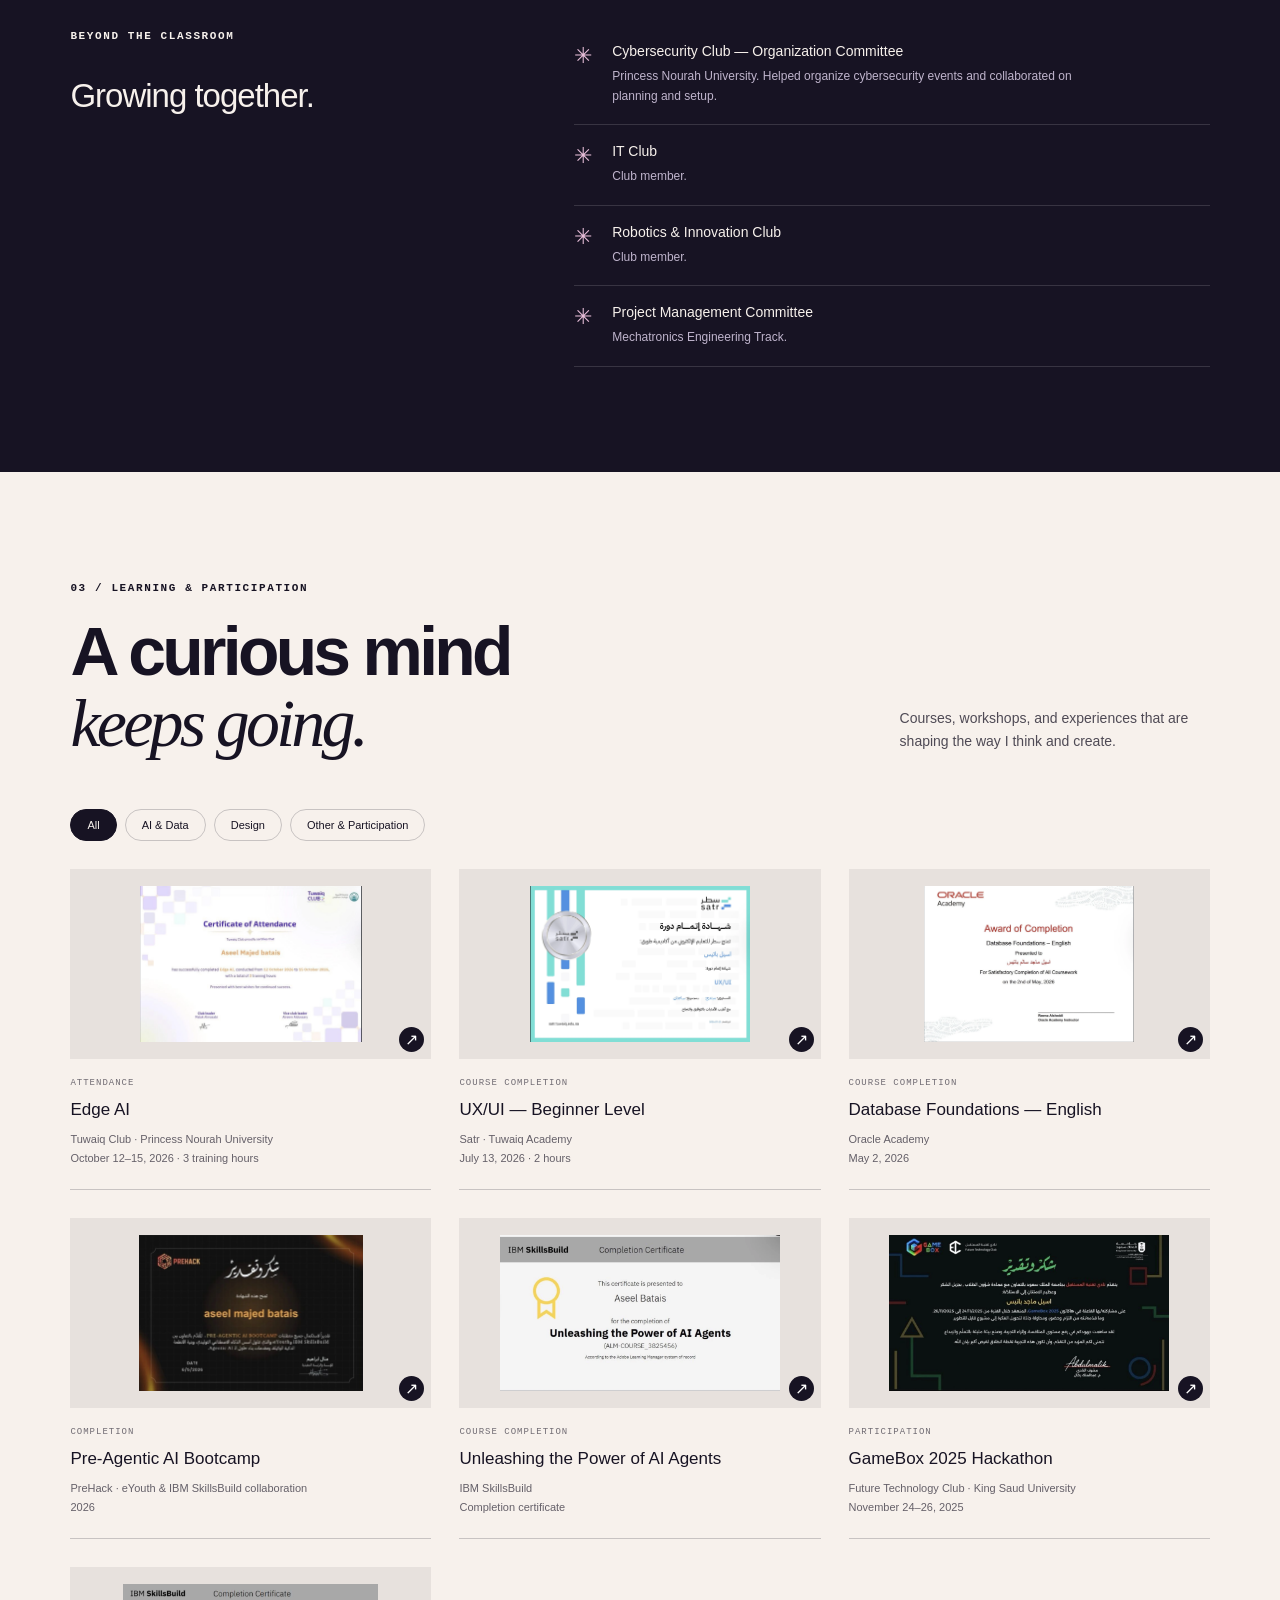
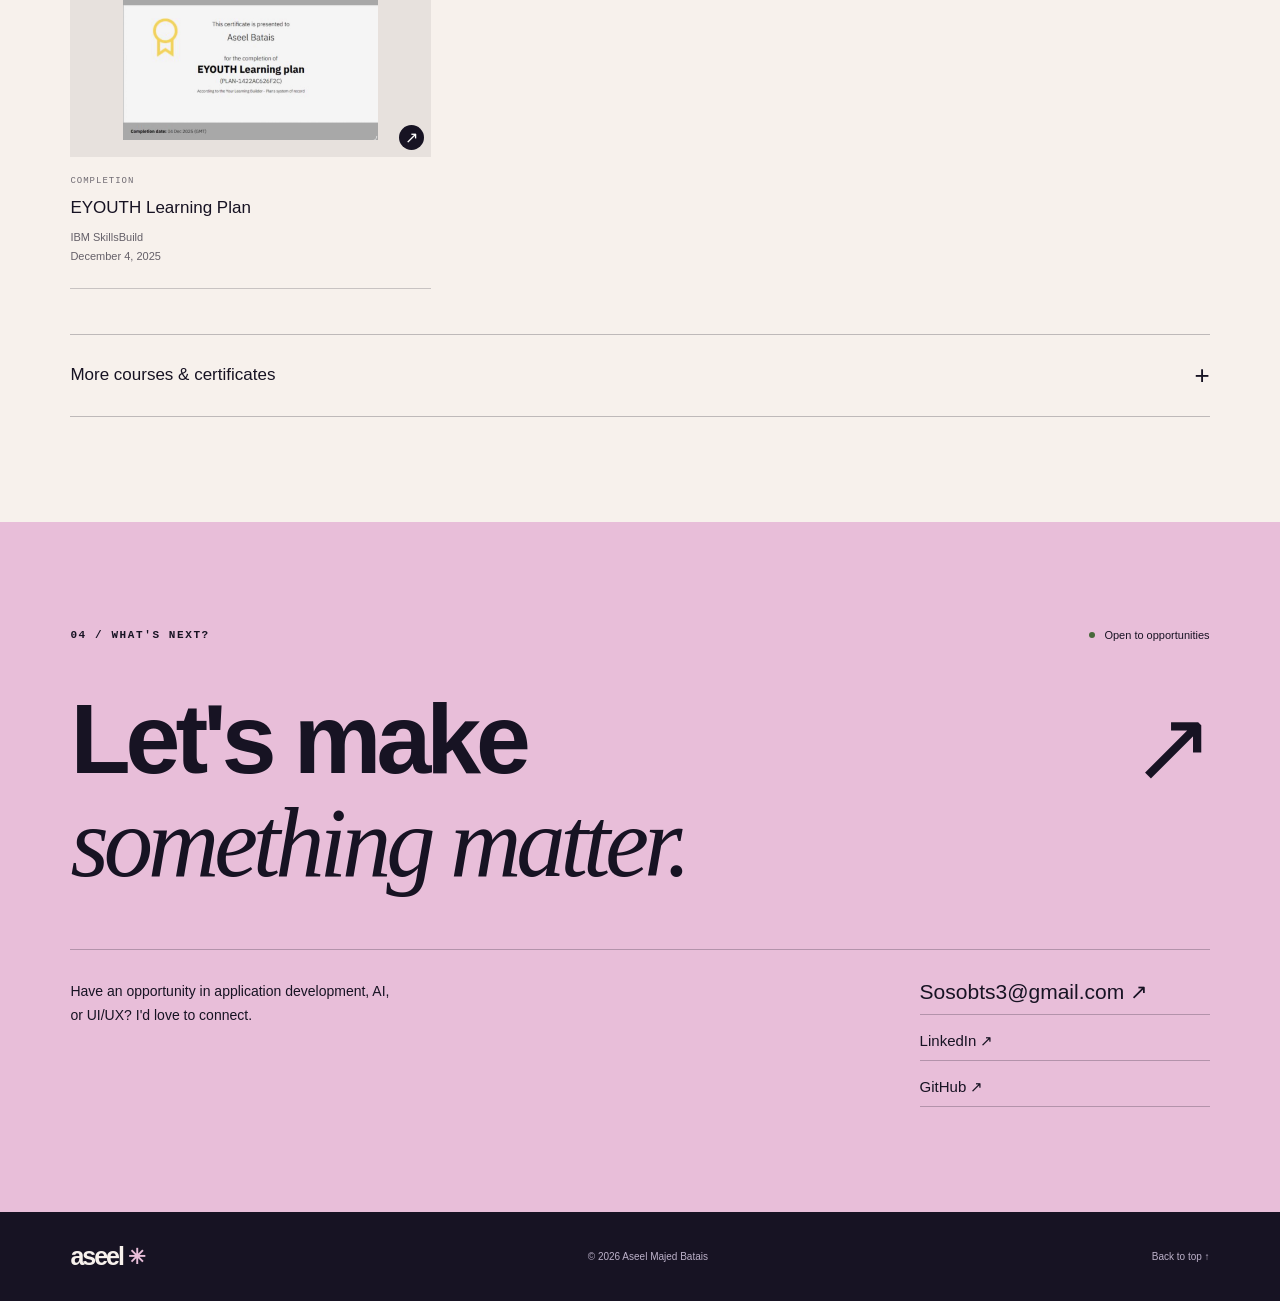
==== commit 9d3aed24: "Add approved public CV download without phone number" ====
--- a/index.html
+++ b/index.html
@@ -23,7 +23,7 @@
 <div id="featured" class="featured"></div>
 <div class="other-work"><div class="subheading"><h3 data-t="otherTitle">More explorations</h3><span data-t="otherSub">CODE, EXPERIMENT & PLAY</span></div><div id="otherProjects"></div></div>
 </section>
-<section class="about section" id="about"><div class="about-intro"><span class="eyebrow" data-t="aboutEyebrow">02 / THE PERSON BEHIND THE WORK</span><h2 data-t="aboutTitle">Curiosity is<br>my <em>starting point.</em></h2><p class="about-copy" data-t="aboutCopy">I'm Aseel, a Computer Science student at Princess Nourah University. I enjoy connecting technical thinking with creative design, exploring how applications and AI can turn an idea into something useful.</p><div class="about-actions"><a class="text-link" href="https://github.com/3alxx" target="_blank" rel="noopener">GitHub ↗</a></div></div><div class="education-note"><div class="note-top"><span data-t="education">EDUCATION</span><span>↗</span></div><h3 data-t="university">Princess Nourah<br>University</h3><p data-t="degree">Bachelor's Degree in Computer Science</p><div class="academic"><div><strong>4.83<span>/5</span></strong><span data-t="gpa">GPA</span></div><div><strong>2028</strong><span data-t="graduation">Expected graduation</span></div></div><div class="note-bottom"><span>2024 — 2028</span><span data-t="riyadh">Riyadh, Saudi Arabia</span></div></div>
+<section class="about section" id="about"><div class="about-intro"><span class="eyebrow" data-t="aboutEyebrow">02 / THE PERSON BEHIND THE WORK</span><h2 data-t="aboutTitle">Curiosity is<br>my <em>starting point.</em></h2><p class="about-copy" data-t="aboutCopy">I'm Aseel, a Computer Science student at Princess Nourah University. I enjoy connecting technical thinking with creative design, exploring how applications and AI can turn an idea into something useful.</p><div class="about-actions"><a class="button pink" href="assets/Aseel_Majed_Batais_CV.pdf" download data-t="download">Download my CV ↗</a><a class="text-link" href="https://github.com/3alxx" target="_blank" rel="noopener">GitHub ↗</a></div></div><div class="education-note"><div class="note-top"><span data-t="education">EDUCATION</span><span>↗</span></div><h3 data-t="university">Princess Nourah<br>University</h3><p data-t="degree">Bachelor's Degree in Computer Science</p><div class="academic"><div><strong>4.83<span>/5</span></strong><span data-t="gpa">GPA</span></div><div><strong>2028</strong><span data-t="graduation">Expected graduation</span></div></div><div class="note-bottom"><span>2024 — 2028</span><span data-t="riyadh">Riyadh, Saudi Arabia</span></div></div>
 <div class="skills"><div class="subheading"><h3 data-t="toolkit">My growing toolkit</h3><span data-t="learningAlways">ALWAYS LEARNING, ALWAYS BUILDING</span></div><div id="skillsGrid" class="skills-grid"></div></div>
 <div class="community"><div><span class="eyebrow" data-t="communityLabel">BEYOND THE CLASSROOM</span><h3 data-t="communityTitle">Growing together.</h3></div><div id="activities"></div></div>
 </section>
